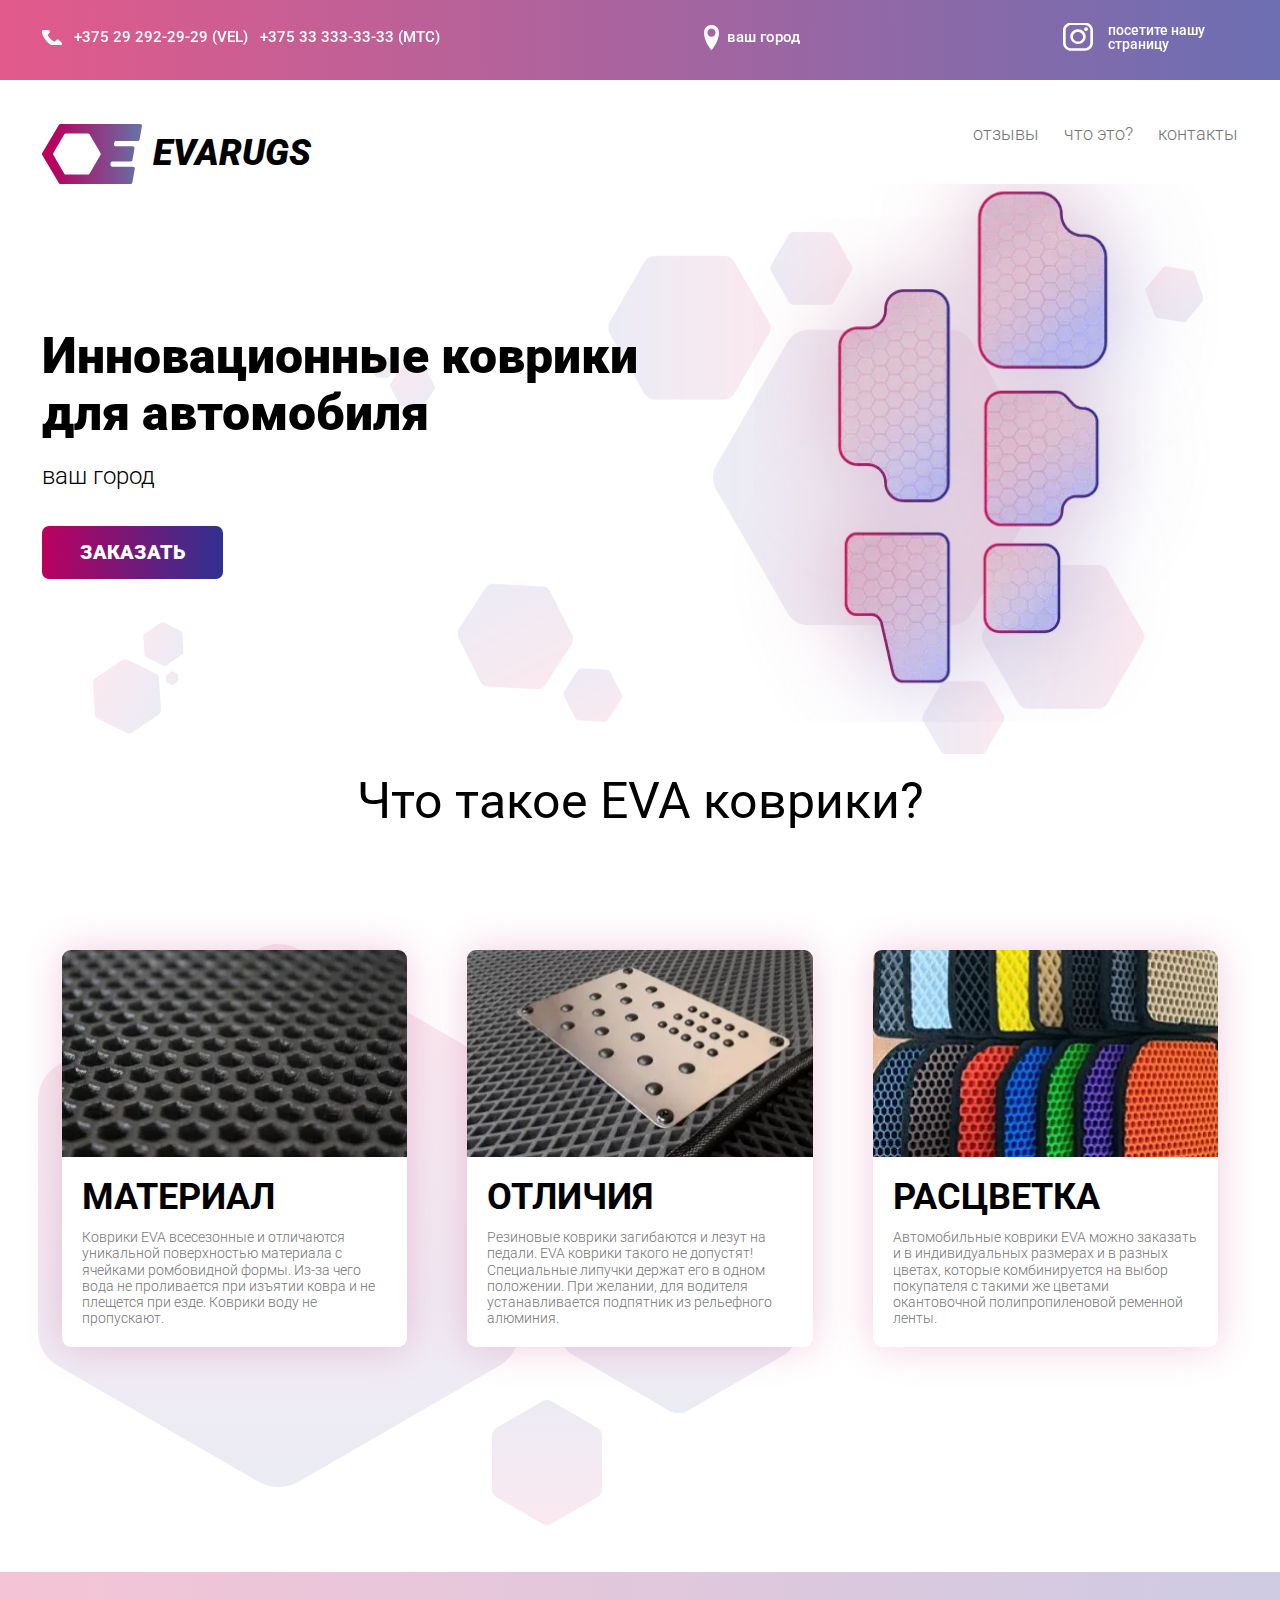
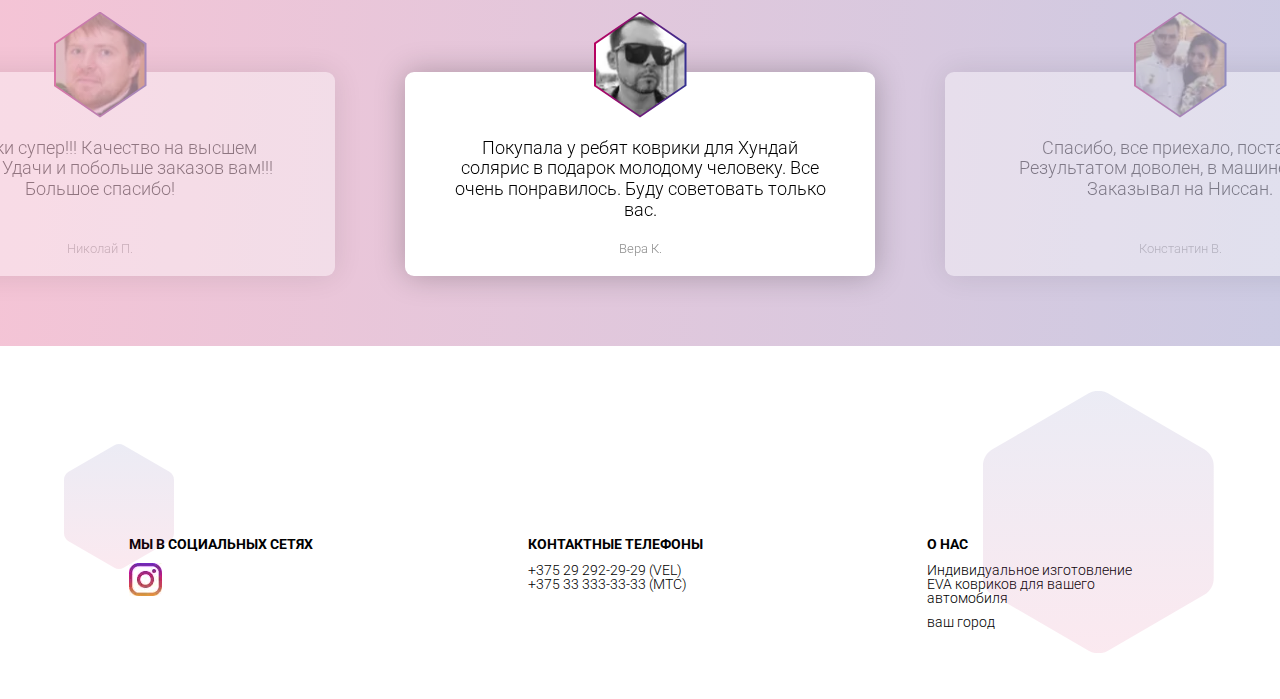
==== home.html @ 71f743b7 "Add files via upload" ====
<!DOCTYPE html>
<html lang="ru">

<head>
	<title>HomePage</title>
	<meta charset="UTF-8">
	<meta name="format-detection" content="telephone=no">
	<!-- <style>body{opacity: 0;}</style> -->
	<link rel="stylesheet" href="css/style.min.css?_v=20230121120930">
	<link rel="shortcut icon" href="favicon.ico">
	<!-- <meta name="robots" content="noindex, nofollow"> -->
	<meta name="viewport" content="width=device-width, initial-scale=1.0">
</head>

<body>
	<div class="wrapper">
		<header class="header">
			<div class="header__container">
				<ul class="header__phone">
					<li><a href="tel:+375292922929">+375 29 292-29-29 (VEL)</a></li>
					<li><a href="tel:+375333333333">+375 33 333-33-33 (МТС)</a></li>
				</ul>
				<div class="header__location">
					<a href="">ваш город</a>
				</div>
				<div class="header__link">
					<a href="">посетите нашу
						страницу</a>
				</div>
			</div>
		</header>
		<main class="page">
			<section class="page__main main">
				<div class="main__container">
					<div class="main__header header-main">
						<a href="" class="header-main__logo logo-main">
							<img class="logo-main__image" src="img/main/logo.svg" alt="logo">
							<div class="logo-main__text">EVARUGS </div>
						</a>
						<div class="header-main__menu">
							<ul class="menu__list">
								<li class="menu__item"><a href="" class="menu__link">отзывы</a></li>
								<li class="menu__item"><a href="" class="menu__link">что это?</a></li>
								<li class="menu__item"><a href="" class="menu__link">контакты</a></li>
							</ul>
						</div>
					</div>
					<div class="main__columns">
						<div class="main__body">
							<a href="" class="main__logo logo-main">
								<img class="logo-main__image" src="img/main/logo.svg" alt="logo">
								<div class="logo-main__text">EVARUGS </div>
							</a>
							<h1 class="main__title">Инновационные
								коврики для
								автомобиля</h1>
							<div class="main__subtitle">ваш город</div>
							<a href="" class="main__button">ЗАКАЗАТЬ</a>
						</div>
						<div class="main__image-ibg">
							<picture><source srcset="img/main/main.webp" type="image/webp"><img src="img/main/main.png" alt="cover"></picture>
						</div>
					</div>
				</div>
				<div class="main__decor decor-main">
					<div class="decor-main__item decor-main__item1"></div>
					<div class="decor-main__item decor-main__item2"></div>
					<div class="decor-main__item decor-main__item3"></div>
				</div>
			</section>
			<section class="page__what what">
				<div class="what__container">
					<h2 class="what__title">Что такое <span>EVA</span> коврики?
					</h2>
					<div class="what__items">
						<div class="what__item">
							<a href="" class="what__image-ibg">
								<picture><source srcset="img/what1.webp" type="image/webp"><img src="img/what1.jpg" alt="material"></picture>
							</a>
							<div class="what__body">
								<h3 class="what__caption">МАТЕРИАЛ</h3>
								<div class="what__text">
									<p>Коврики EVA всесезонные и отличаются уникальной поверхностью материала с ячейками ромбовидной формы. Из-за чего вода не проливается при изъятии ковра и не плещется при езде. Коврики воду не пропускают.</p>
								</div>
							</div>
						</div>
						<div class="what__item">
							<a href="" class="what__image-ibg">
								<picture><source srcset="img/what2.webp" type="image/webp"><img src="img/what2.jpg" alt="differrence"></picture>
							</a>
							<div class="what__body">
								<h3 class="what__caption">ОТЛИЧИЯ</h3>
								<div class="what__text">
									<p>Резиновые коврики загибаются и лезут на педали. EVA коврики такого не допустят! Специальные липучки держат его в одном положении. При желании, для водителя устанавливается подпятник из рельефного алюминия.</p>
								</div>
							</div>
						</div>
						<div class="what__item">
							<a href="" class="what__image-ibg">
								<picture><source srcset="img/what3.webp" type="image/webp"><img src="img/what3.jpg" alt="color"></picture>
							</a>
							<div class="what__body">
								<h3 class="what__caption">РАСЦВЕТКА</h3>
								<div class="what__text">
									<p>Автомобильные коврики EVA можно заказать и в индивидуальных размерах и в разных цветах, которые комбинируется на выбор покупателя с такими же цветами окантовочной полипропиленовой ременной ленты.</p>
								</div>
							</div>
						</div>
					</div>
				</div>
				<div class="what__decor"></div>
			</section>
			<section class="page__slider review-slider">
				<!-- Оболочка слайдера -->
				<div class="review-slider__slider swiper">
					<!-- Двигающееся часть слайдера -->
					<div class="review-slider__wrapper swiper-wrapper">
						<!-- Слайд -->
						<div class="review-slider__slide swiper-slide">
							<div class="swiper-slide__image">
								<picture><source srcset="img/slider3.webp" type="image/webp"><img src="img/slider3.jpg" alt=""></picture>
							</div>
							<div class="swiper-slide__text">
								<p>Покупала у ребят коврики для Хундай солярис в подарок молодому человеку. Все очень понравилось. Буду советовать только вас.</p>
							</div>
							<div class="swiper-slide__author">
								Вера К.
							</div>
						</div>
						<div class="review-slider__slide swiper-slide">
							<div class="swiper-slide__image">
								<picture><source srcset="img/slider1.webp" type="image/webp"><img src="img/slider1.jpg" alt=""></picture>
							</div>
							<div class="swiper-slide__text">
								<p>Спасибо, все приехало, поставил. Результатом доволен, в машине супер! Заказывал на Ниссан.</p>
							</div>
							<div class="swiper-slide__author">
								Константин В.
							</div>
						</div>
						<div class="review-slider__slide swiper-slide">
							<div class="swiper-slide__image">
								<picture><source srcset="img/slider2.webp" type="image/webp"><img src="img/slider2.jpg" alt=""></picture>
							</div>
							<div class="swiper-slide__text">
								<p>Коврики супер!!! Качество на высшем уровне!!! Удачи и побольше заказов вам!!! Большое спасибо!</p>
							</div>
							<div class="swiper-slide__author">
								Николай П.
							</div>
						</div>
					</div>
				</div>
			</section>
		</main>
		<footer class="footer">
			<div class="footer__container">
				<div class="footer__items">
					<div class="footer__item footer__item1">
						<h4 class="footer__title">МЫ В СОЦИАЛЬНЫХ СЕТЯХ</h4>
						<div class="footer__body">
							<picture><source srcset="img/footer/insta.webp" type="image/webp"><img src="img/footer/insta.jpg" alt="insta"></picture>
						</div>
					</div>
					<div class="footer__item footer__item2">
						<h4 class="footer__title">КОНТАКТНЫЕ ТЕЛЕФОНЫ</h4>
						<ul class="footer__phone">
							<li><a href="tel:+375292922929">+375 29 292-29-29 (VEL)</a></li>
							<li><a href="tel:+375333333333">+375 33 333-33-33 (МТС)</a></li>
						</ul>
					</div>
					<div class="footer__item">
						<h4 class="footer__title">О НАС</h4>
						<div class="footer__body">
							<p>Индивидуальное изготовление EVA ковриков для вашего автомобиля</p>
							<a href="footer__link">ваш город</a>
						</div>
					</div>
				</div>
			</div>
			<div class="footer__decor">
				<div class="footer__decor-item footer__decor-item1"></div>
				<div class="footer__decor-item footer__decor-item2"></div>
			</div>
		</footer>
	</div>
	<script src="js/app.min.js?_v=20230121120930"></script>
</body>

</html>
---- css/style.min.css ----
@charset "UTF-8";@import url(https://fonts.googleapis.com/css?family=Roboto:300,regular,500,700,900,900italic&display=swap);*{padding:0;margin:0;border:0}*,:after,:before{-webkit-box-sizing:border-box;box-sizing:border-box}body,html{height:100%;min-width:320px}body{color:#000;line-height:1;font-family:Roboto;font-size:.875rem;-ms-text-size-adjust:100%;-moz-text-size-adjust:100%;-webkit-text-size-adjust:100%;-webkit-font-smoothing:antialiased;-moz-osx-font-smoothing:grayscale}button,input,textarea{font-family:Roboto;font-size:inherit}button{cursor:pointer;color:inherit;background-color:transparent}a{color:inherit;text-decoration:none}ul li{list-style:none}img{vertical-align:top}h1,h2,h3,h4,h5,h6{font-weight:inherit;font-size:inherit}svg{height:1em;width:1em}svg path{stroke:inherit;fill:inherit}.lock body{overflow:hidden;-ms-touch-action:none;touch-action:none;-ms-scroll-chaining:none;overscroll-behavior:none}.wrapper{min-height:100%;display:-webkit-box;display:-ms-flexbox;display:flex;-webkit-box-orient:vertical;-webkit-box-direction:normal;-ms-flex-direction:column;flex-direction:column;overflow:hidden}@supports (overflow:clip){.wrapper{overflow:clip}}.wrapper>main{-webkit-box-flex:1;-ms-flex:1 1 auto;flex:1 1 auto}.wrapper>*{min-width:0}[class*=__container]{max-width:76.625rem;margin:0 auto;padding:0 .9375rem}[class*=-ibg]{position:relative}[class*=-ibg] img{position:absolute;width:100%;height:100%;top:0;left:0;-o-object-fit:cover;object-fit:cover}[class*=-ibg_contain] img{-o-object-fit:contain;object-fit:contain}.header{position:fixed;z-index:10;top:0;left:0;width:100%;padding-top:1.4375rem;padding-bottom:1.4375rem;min-height:5rem;background:-o-linear-gradient(180.09deg,rgba(46,49,146,.7) 0,rgba(212,20,90,.7) 98.16%);background:linear-gradient(269.91deg,rgba(46,49,146,.7) 0,rgba(212,20,90,.7) 98.16%);font-family:Roboto;font-style:normal;font-weight:500;font-size:.9375rem;color:#fff}.header__container{display:-webkit-box;display:-ms-flexbox;display:flex;gap:.5rem;-webkit-box-align:center;-ms-flex-align:center;align-items:center;-webkit-box-pack:justify;-ms-flex-pack:justify;justify-content:space-between}.header__phone{display:-webkit-box;display:-ms-flexbox;display:flex;-ms-flex-wrap:wrap;flex-wrap:wrap;-webkit-box-pack:center;-ms-flex-pack:center;justify-content:center;-webkit-column-gap:12px;-moz-column-gap:12px;column-gap:12px;row-gap:.625rem;padding-left:2rem}.header__location{background:url(../img/header/location.svg) left no-repeat;line-height:1.5625rem;padding-left:1.4375rem}.header__link{-webkit-box-flex:0;-ms-flex:0 0 10.9375rem;flex:0 0 10.9375rem;font-size:.875rem;background:url(../img/header/insta.svg) left no-repeat;padding-left:2.8125rem}.footer{position:relative}.footer__items{display:-webkit-box;display:-ms-flexbox;display:flex;-ms-flex-wrap:wrap;flex-wrap:wrap;-ms-flex-pack:distribute;justify-content:space-around}.footer__item{-webkit-box-flex:0;-ms-flex:0 1 14rem;flex:0 1 14rem}.footer__title{text-transform:uppercase;font-weight:700;line-height:1.18}.footer__title:not(:last-child){margin-bottom:.625rem}.footer__body{-webkit-box-pack:center;-ms-flex-pack:center;justify-content:center;-webkit-box-align:center;-ms-flex-align:center;align-items:center;font-weight:300;max-width:14rem}.footer__body p:not(:last-child){margin-bottom:.625rem}.footer__phone{font-weight:300}.footer__decor-item{position:absolute}.footer__decor-item1{background:url(../img/footer/decor.svg) 0 0 no-repeat;width:6.875rem;height:7.8125rem;top:-100%;left:5%}.footer__decor-item2{background:url(../img/footer/decor.svg) 0 0 no-repeat;-webkit-transform:scale(2.1);-ms-transform:scale(2.1);transform:scale(2.1);width:14.5625rem;height:16.5rem;top:0;right:-5%}.main{position:relative;margin-top:7.75rem;margin-bottom:3.125rem}.main__container{position:relative;z-index:2}.main__columns{display:-webkit-box;display:-ms-flexbox;display:flex;-webkit-column-gap:.3125rem;-moz-column-gap:.3125rem;column-gap:.3125rem}.main__logo{display:-webkit-box;display:-ms-flexbox;display:flex;gap:.625rem;-webkit-box-align:center;-ms-flex-align:center;align-items:center}.main__logo:not(:last-child){margin-bottom:3.75rem}.main__title{font-weight:900;line-height:1.15}.main__title:not(:last-child){margin-bottom:.625rem}.main__subtitle{font-weight:300;font-size:1.5rem;line-height:1.16}.main__subtitle:not(:last-child){margin-bottom:1.5625rem}.main__button{-ms-flex-item-align:start;align-self:flex-start;padding:.9375rem 2.375rem;background:-o-linear-gradient(354.8deg,#b90160 2.23%,#2e3192 99.51%);background:linear-gradient(95.2deg,#b90160 2.23%,#2e3192 99.51%);border-radius:7px;font-weight:900;font-size:1.25rem;line-height:1.15;text-align:center;color:#fff;-webkit-transition:all .3s ease 0s;-o-transition:all .3s ease 0s;transition:all .3s ease 0s}.main__image-ibg{-webkit-box-flex:0;-ms-flex:0 1 45%;flex:0 1 45%;padding-bottom:45%}.header-main{display:-webkit-box;display:-ms-flexbox;display:flex;gap:.625rem;-webkit-box-pack:justify;-ms-flex-pack:justify;justify-content:space-between}.header-main__logo{display:-webkit-box;display:-ms-flexbox;display:flex;gap:.625rem;-webkit-box-align:center;-ms-flex-align:center;align-items:center}.logo-main__image img{max-width:100%}.logo-main__text{text-transform:uppercase;font-style:italic;font-weight:900;line-height:1.16;-webkit-transition:-webkit-text-decoration .5s ease 0s;transition:-webkit-text-decoration .5s ease 0s;-o-transition:text-decoration .5s ease 0s;transition:text-decoration .5s ease 0s;transition:text-decoration .5s ease 0s,-webkit-text-decoration .5s ease 0s}.menu__list{display:-webkit-box;display:-ms-flexbox;display:flex;gap:1.5625rem}.menu__item{font-weight:300;font-size:1.125rem;line-height:1.15;color:#737373}.decor-main__item{position:absolute}.decor-main__item1{background:url(../img/main/decor1.svg) 0 0 no-repeat;width:46.5625rem;height:32.625rem;top:18%;right:6%}.decor-main__item2{background:url(../img/main/decor2.svg) 0 0 no-repeat;width:4rem;height:3.125rem;top:39%;left:29%}.decor-main__item3{background:url(../img/main/decor3.svg) 0 0 no-repeat;width:7.25rem;height:8.125rem;top:82%;left:6%}.what{position:relative}.what__container{position:relative;z-index:2}.what__title{font-weight:400;line-height:1.16;text-align:center}.what__title span{color:linear-gradient(180deg,#b90160 0,#3d5bf5 100%)}.what__items{display:-webkit-box;display:-ms-flexbox;display:flex;-ms-flex-wrap:wrap;flex-wrap:wrap;-webkit-box-pack:center;-ms-flex-pack:center;justify-content:center;-webkit-column-gap:3.75rem;-moz-column-gap:3.75rem;column-gap:3.75rem;padding:0 1.25rem}.what__item{-ms-flex-preferred-size:calc(33.3333333333% - 40px);flex-basis:calc(33.3333333333% - 40px);background:#fff;-webkit-box-shadow:0 0 40px rgba(184,0,95,.2);box-shadow:0 0 40px rgba(184,0,95,.2);border-radius:9px;overflow:hidden;display:-webkit-box;display:-ms-flexbox;display:flex;-webkit-box-orient:vertical;-webkit-box-direction:normal;-ms-flex-direction:column;flex-direction:column}.what__image-ibg{padding-bottom:60%}.what__image-ibg img{-webkit-transition:-webkit-transform .3s ease 0s;transition:-webkit-transform .3s ease 0s;-o-transition:transform .3s ease 0s;transition:transform .3s ease 0s;transition:transform .3s ease 0s,-webkit-transform .3s ease 0s}.what__body{padding:1.25rem}.what__caption{font-weight:700;line-height:1.16;text-transform:uppercase}.what__caption:not(:last-child){margin-bottom:.625rem}.what__text{font-weight:300;line-height:1.16;color:#767676}.what__decor{position:absolute;background:url(../img/whatDecor.svg) 0 0 no-repeat;width:47.3125rem;height:36.3125rem;top:30%;left:3%}.review-slider{background:-o-linear-gradient(355.69deg,rgba(212,20,90,.25) .96%,rgba(46,49,146,.25) 104.83%);background:linear-gradient(94.31deg,rgba(212,20,90,.25) .96%,rgba(46,49,146,.25) 104.83%);margin-bottom:2.5rem}.review-slider__wrapper{padding:6.25rem 0 4.375rem 0}.swiper-slide{opacity:.4;max-width:33.5rem;background:#fff;-webkit-box-shadow:0 0 30px rgba(0,0,0,.25);box-shadow:0 0 30px rgba(0,0,0,.25);border-radius:9px;padding:0 2.9375rem 1.25rem 2.9375rem;display:-webkit-box;display:-ms-flexbox;display:flex;-webkit-box-align:center;-ms-flex-align:center;align-items:center;-webkit-box-orient:vertical;-webkit-box-direction:normal;-ms-flex-direction:column;flex-direction:column;-webkit-transition:opacity .3s ease 0s;-o-transition:opacity .3s ease 0s;transition:opacity .3s ease 0s}.swiper-slide-active{opacity:1}.swiper-slide__image{margin-top:-60px;width:5.8125rem;height:6.625rem;position:relative;background:-o-linear-gradient(354.8deg,#b90160 2.23%,#2e3192 99.51%);background:linear-gradient(95.2deg,#b90160 2.23%,#2e3192 99.51%);-webkit-clip-path:polygon(50% 0,50% 0,100% 30%,100% 70%,50% 100%,50% 100%,0 70%,0 30%);clip-path:polygon(50% 0,50% 0,100% 30%,100% 70%,50% 100%,50% 100%,0 70%,0 30%)}.swiper-slide__image:not(:last-child){margin-bottom:1.25rem}.swiper-slide__image img{position:absolute;top:.125rem;left:.125rem;width:5.5625rem;height:6.375rem;-webkit-clip-path:polygon(50% 0,50% 0,100% 30%,100% 70%,50% 100%,50% 100%,0 70%,0 30%);clip-path:polygon(50% 0,50% 0,100% 30%,100% 70%,50% 100%,50% 100%,0 70%,0 30%)}.swiper-slide__text{font-weight:300;font-size:1.125rem;line-height:1.16;-webkit-box-flex:1;-ms-flex-positive:1;flex-grow:1;text-align:center}.swiper-slide__text:not(:last-child){margin-bottom:1.25rem}.swiper-slide__author{font-weight:300;font-size:.8125rem;line-height:1.16;text-align:center;color:#8e8e8e}.swiper-slide__author:before{content:"";top:0;left:0;width:8.125rem;height:.125rem;background:-o-linear-gradient(354.8deg,#b90160 2.23%,#2e3192 99.51%);background:linear-gradient(95.2deg,#b90160 2.23%,#2e3192 99.51%)}.swiper{overflow:hidden}.swiper-wrapper{width:100%;height:100%;-webkit-box-sizing:content-box;box-sizing:content-box;display:-webkit-box;display:-ms-flexbox;display:flex;position:relative}.swiper-vertical .swiper-wrapper{-webkit-box-orient:vertical;-webkit-box-direction:normal;-ms-flex-direction:column;flex-direction:column}.swiper-autoheight .swiper-wrapper{-webkit-box-align:start;-ms-flex-align:start;align-items:flex-start}.swiper-initialized .swiper-slide{-ms-flex-negative:0;flex-shrink:0}.swiper-android .swiper-slide,.swiper-android .swiper-wrapper{-webkit-transform:translate3d(0,0,0);transform:translate3d(0,0,0)}.swiper-button-lock{display:none!important}@media (min-width:29.99875em){.header__phone{background:url(../img/header/tel.svg) left no-repeat}}@media (min-width:47.99875em){.main__body{-webkit-box-flex:0;-ms-flex:0 1 55%;flex:0 1 55%;display:-webkit-box;display:-ms-flexbox;display:flex;-webkit-box-orient:vertical;-webkit-box-direction:normal;-ms-flex-direction:column;flex-direction:column;gap:.625rem;-webkit-box-pack:center;-ms-flex-pack:center;justify-content:center}}@media (min-width:61.99875em){.main__logo{display:none}}@media (min-width:76.625em){.footer{margin-top:9.375rem}.footer{margin-bottom:4.375rem}.main__title{font-size:3.125rem}.logo-main__text{font-size:2.25rem}.what{margin-bottom:14.0625rem}.what__title{font-size:3.125rem}.what__title{margin-bottom:7.5rem}.what__caption{font-size:2.25rem}}@media (max-width:20em){.footer{margin-top:2.5rem}.footer{margin-bottom:1.875rem}.main__title{font-size:1.5625rem}.logo-main__text{font-size:1.25rem}.what{margin-bottom:6.25rem}.what__title{font-size:1.25rem}.what__title{margin-bottom:3.75rem}.what__caption{font-size:1.875rem}}@media (max-width:61.99875em){.footer__decor-item2{-webkit-transform:scale(1);-ms-transform:scale(1);transform:scale(1)}.header-main{display:none}.decor-main__item2{display:none}.decor-main__item3{display:none}.what__item{-webkit-box-flex:0;-ms-flex:0 1 37.125rem;flex:0 1 37.125rem;-ms-flex-wrap:wrap;flex-wrap:wrap;margin:0}}@media (max-width:61.99875em) and (max-width:20em){.what__item:not(:last-child){margin-bottom:1.875rem}}@media (max-width:47.99875em){.header{padding-top:.625rem;padding-bottom:.3125rem}.header__container{-webkit-box-orient:vertical;-webkit-box-direction:normal;-ms-flex-direction:column;flex-direction:column;padding-top:.625rem;padding-bottom:.625rem}.header__link{display:none}.footer__items{-webkit-box-orient:vertical;-webkit-box-direction:normal;-ms-flex-direction:column;flex-direction:column;-webkit-box-align:center;-ms-flex-align:center;align-items:center;-webkit-box-pack:center;-ms-flex-pack:center;justify-content:center;row-gap:1.25rem}.footer__item{-webkit-box-flex:0;-ms-flex:0 1 auto;flex:0 1 auto;text-align:center}.footer__item1{-webkit-box-ordinal-group:1;-ms-flex-order:0;order:0}.footer__item2{-webkit-box-ordinal-group:0;-ms-flex-order:-1;order:-1}.footer__decor-item{display:none}.main__body{text-align:center}.main__logo{-webkit-box-pack:center;-ms-flex-pack:center;justify-content:center}.main__image-ibg{display:none}}@media (min-width:20em) and (max-width:76.625em){@supports (margin-top:clamp(2.5rem ,0.0717439294rem + 12.1412803532vw ,9.375rem)){.footer{margin-top:clamp(2.5rem ,.0717439294rem + 12.1412803532vw ,9.375rem)}}@supports not (margin-top:clamp(2.5rem ,0.0717439294rem + 12.1412803532vw ,9.375rem)){.footer{margin-top:calc(2.5rem + 6.875 * (100vw - 20rem)/ 56.625)}}@supports (margin-bottom:clamp(1.875rem ,0.9919977925rem + 4.4150110375vw ,4.375rem)){.footer{margin-bottom:clamp(1.875rem ,.9919977925rem + 4.4150110375vw ,4.375rem)}}@supports not (margin-bottom:clamp(1.875rem ,0.9919977925rem + 4.4150110375vw ,4.375rem)){.footer{margin-bottom:calc(1.875rem + 2.5 * (100vw - 20rem)/ 56.625)}}@supports (font-size:clamp(1.5625rem ,1.0106236203rem + 2.7593818985vw ,3.125rem)){.main__title{font-size:clamp(1.5625rem ,1.0106236203rem + 2.7593818985vw ,3.125rem)}}@supports not (font-size:clamp(1.5625rem ,1.0106236203rem + 2.7593818985vw ,3.125rem)){.main__title{font-size:calc(1.5625rem + 1.5625 * (100vw - 20rem)/ 56.625)}}@supports (font-size:clamp(1.25rem ,0.896799117rem + 1.766004415vw ,2.25rem)){.logo-main__text{font-size:clamp(1.25rem ,.896799117rem + 1.766004415vw ,2.25rem)}}@supports not (font-size:clamp(1.25rem ,0.896799117rem + 1.766004415vw ,2.25rem)){.logo-main__text{font-size:calc(1.25rem + 1 * (100vw - 20rem)/ 56.625)}}@supports (margin-bottom:clamp(6.25rem ,3.4906181015rem + 13.7969094923vw ,14.0625rem)){.what{margin-bottom:clamp(6.25rem ,3.4906181015rem + 13.7969094923vw ,14.0625rem)}}@supports not (margin-bottom:clamp(6.25rem ,3.4906181015rem + 13.7969094923vw ,14.0625rem)){.what{margin-bottom:calc(6.25rem + 7.8125 * (100vw - 20rem)/ 56.625)}}@supports (font-size:clamp(1.25rem ,0.5877483444rem + 3.3112582781vw ,3.125rem)){.what__title{font-size:clamp(1.25rem ,.5877483444rem + 3.3112582781vw ,3.125rem)}}@supports not (font-size:clamp(1.25rem ,0.5877483444rem + 3.3112582781vw ,3.125rem)){.what__title{font-size:calc(1.25rem + 1.875 * (100vw - 20rem)/ 56.625)}}@supports (margin-bottom:clamp(3.75rem ,2.4254966887rem + 6.6225165563vw ,7.5rem)){.what__title{margin-bottom:clamp(3.75rem ,2.4254966887rem + 6.6225165563vw ,7.5rem)}}@supports not (margin-bottom:clamp(3.75rem ,2.4254966887rem + 6.6225165563vw ,7.5rem)){.what__title{margin-bottom:calc(3.75rem + 3.75 * (100vw - 20rem)/ 56.625)}}@supports (font-size:clamp(1.875rem ,1.7425496689rem + 0.6622516556vw ,2.25rem)){.what__caption{font-size:clamp(1.875rem ,1.7425496689rem + .6622516556vw ,2.25rem)}}@supports not (font-size:clamp(1.875rem ,1.7425496689rem + 0.6622516556vw ,2.25rem)){.what__caption{font-size:calc(1.875rem + .375 * (100vw - 20rem)/ 56.625)}}}@media (max-width:61.99875em) and (min-width:76.625em){.what__item:not(:last-child){margin-bottom:3.75rem}}@media (max-width:61.99875em) and (min-width:20em) and (max-width:76.625em){@supports (margin-bottom:clamp(1.875rem ,1.2127483444rem + 3.3112582781vw ,3.75rem)){.what__item:not(:last-child){margin-bottom:clamp(1.875rem ,1.2127483444rem + 3.3112582781vw ,3.75rem)}}@supports not (margin-bottom:clamp(1.875rem ,1.2127483444rem + 3.3112582781vw ,3.75rem)){.what__item:not(:last-child){margin-bottom:calc(1.875rem + 1.875 * (100vw - 20rem)/ 56.625)}}}@media (any-hover:hover){.header__phone:hover{text-decoration:underline}.header__location:hover{text-decoration:underline}.header__link:hover{text-decoration:underline}.footer__body a:hover{text-decoration:underline}.footer__phone:hover{text-decoration:underline}.main__button:hover{background:-o-linear-gradient(354.8deg,#2e3192 2.23%,#b90160 99.51%);background:linear-gradient(95.2deg,#2e3192 2.23%,#b90160 99.51%)}.menu__item:hover{text-decoration:underline}.what__item:hover .what__image-ibg img{-webkit-transform:scale(1.05);-ms-transform:scale(1.05);transform:scale(1.05)}}
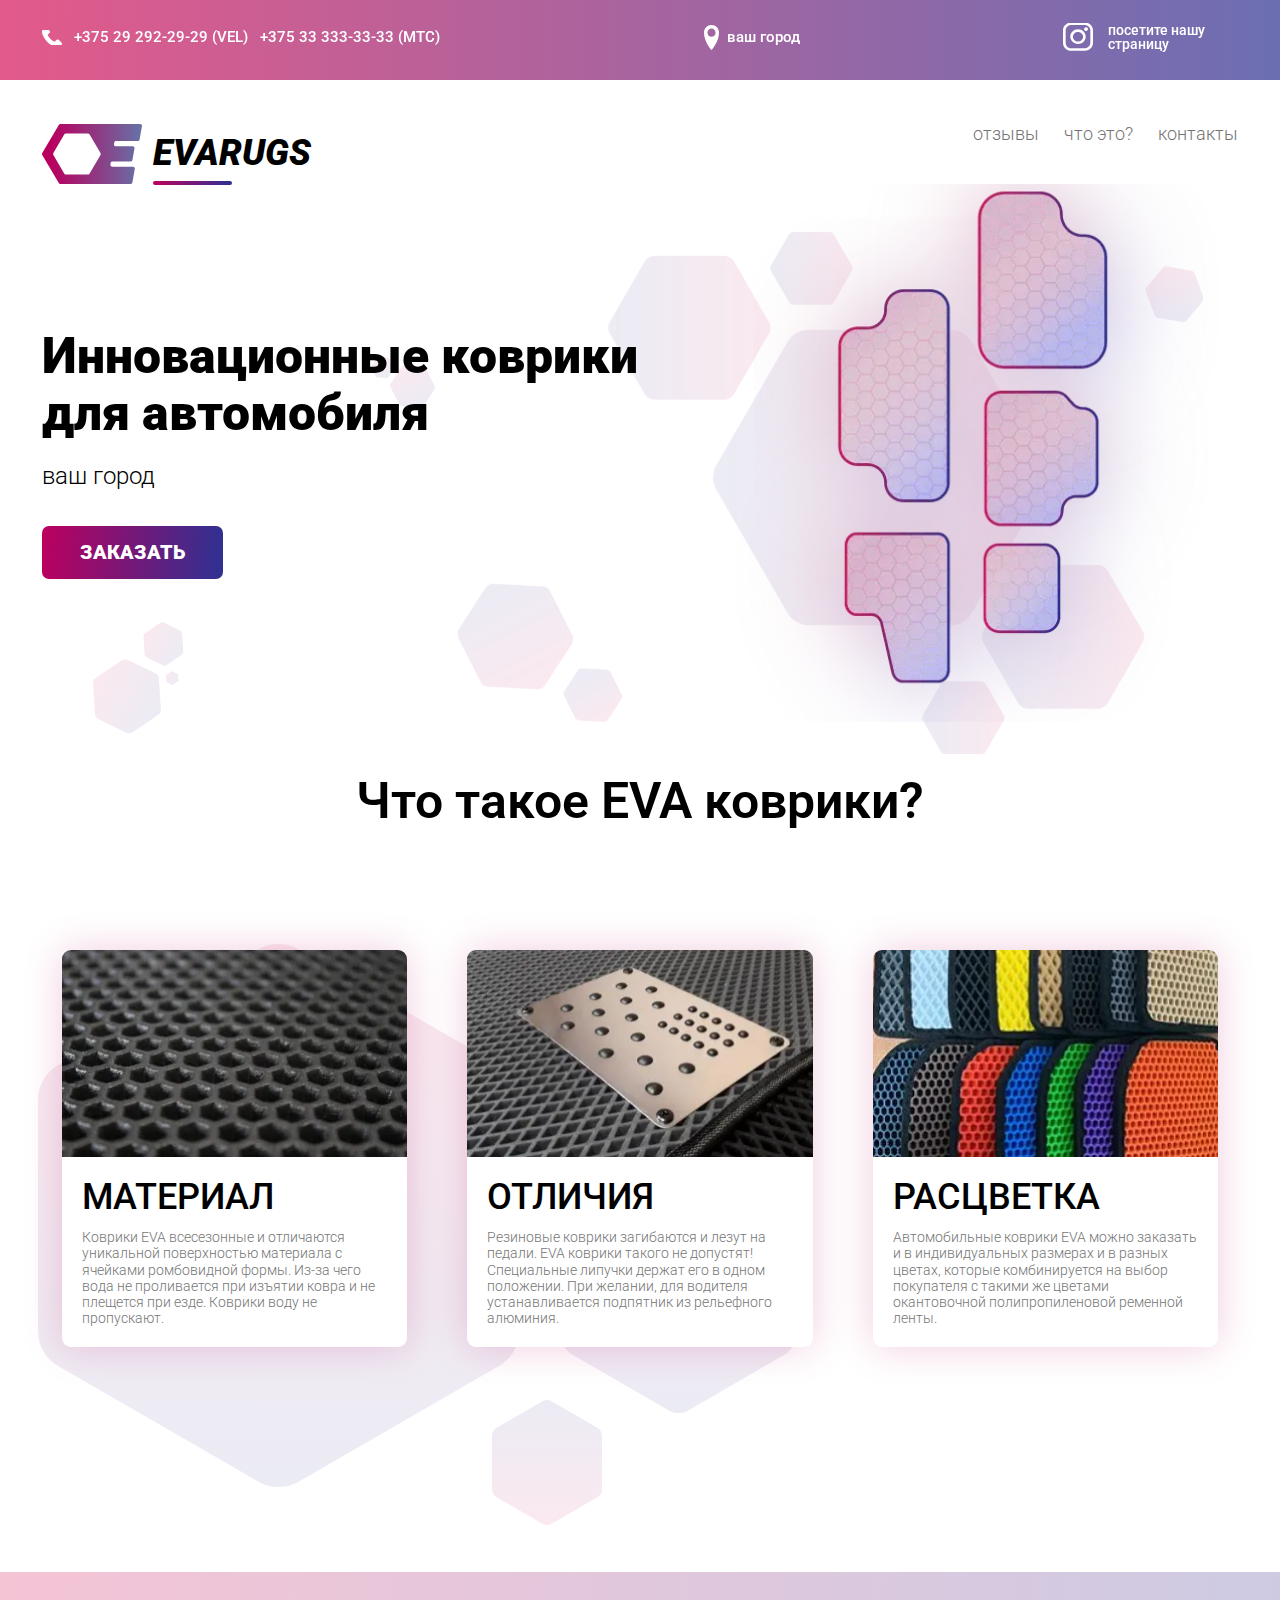
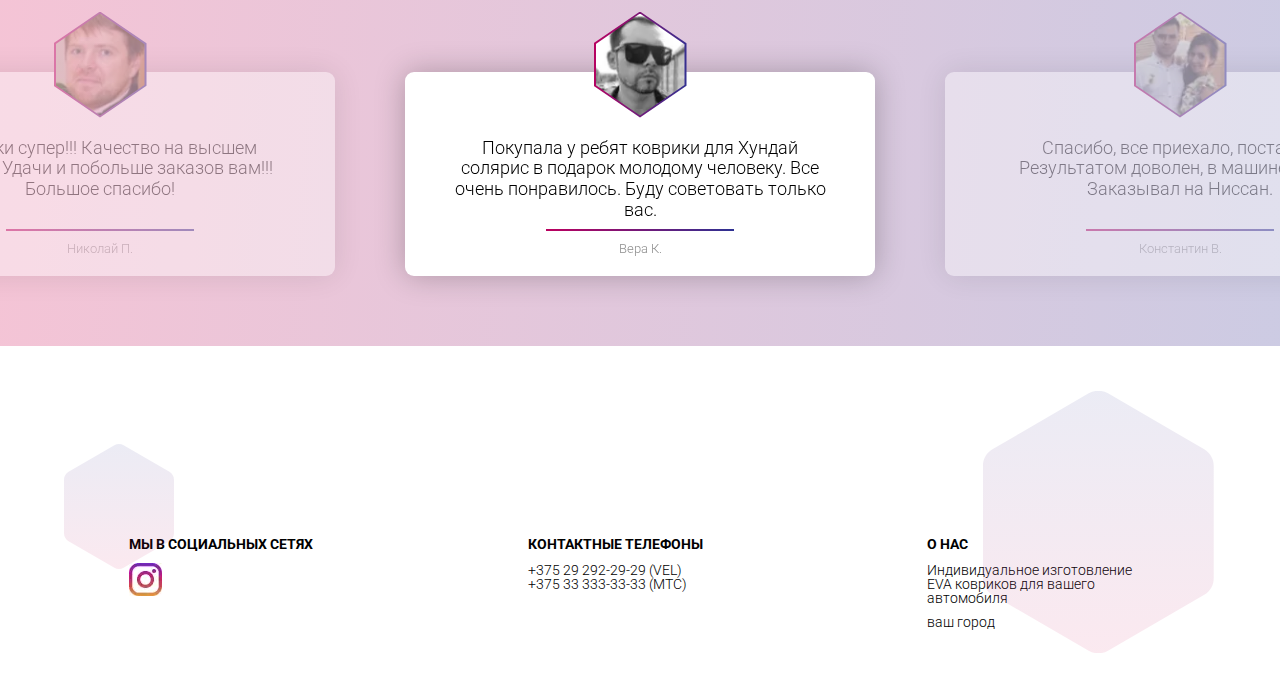
==== commit a53aad6d: "Add files via upload" ====
--- a/home.html
+++ b/home.html
@@ -6,7 +6,7 @@
 	<meta charset="UTF-8">
 	<meta name="format-detection" content="telephone=no">
 	<!-- <style>body{opacity: 0;}</style> -->
-	<link rel="stylesheet" href="css/style.min.css?_v=20230121120930">
+	<link rel="stylesheet" href="css/style.min.css?_v=20230124192502">
 	<link rel="shortcut icon" href="favicon.ico">
 	<!-- <meta name="robots" content="noindex, nofollow"> -->
 	<meta name="viewport" content="width=device-width, initial-scale=1.0">
@@ -55,7 +55,7 @@
 								коврики для
 								автомобиля</h1>
 							<div class="main__subtitle">ваш город</div>
-							<a href="" class="main__button">ЗАКАЗАТЬ</a>
+							<a data-popup="#order" href="" class="main__button button">ЗАКАЗАТЬ</a>
 						</div>
 						<div class="main__image-ibg">
 							<picture><source srcset="img/main/main.webp" type="image/webp"><img src="img/main/main.png" alt="cover"></picture>
@@ -184,7 +184,31 @@
 			</div>
 		</footer>
 	</div>
-	<script src="js/app.min.js?_v=20230121120930"></script>
+	<div id="order" aria-hidden="true" class="popup">
+		<div class="popup__wrapper">
+			<div class="popup__content">
+				<!-- <button data-close type="button" class="popup__close">Закрити</button> -->
+				<div class="popup__text">
+					<form action="#" method="get" class="order-form">
+						<div class="order-form__title">ФОРМА ЗАЯВКИ</div>
+						<div class="form__body">
+							<div class="form__line">
+								<input autocomplete="off" type="text" name="form[]" data-error="Ошибка" placeholder="Ваше имя" class="input">
+							</div>
+							<div class="form__line">
+								<input autocomplete="off" type="email" name="form[]" data-error="Ошибка" placeholder="Ваш e-mail" class="input">
+							</div>
+							<div class="form__line form__line_area">
+								<textarea class="area" name="" id="" cols="30" rows="10">Ваше сообщение (марка автомобиля, цвет ковриков, номер телефона)</textarea>
+							</div>
+						</div>
+						<button class="form__button button">отправить</button>
+					</form>
+				</div>
+			</div>
+		</div>
+	</div>
+	<script src="js/app.min.js?_v=20230124192502"></script>
 </body>
 
 </html>--- a/css/style.min.css
+++ b/css/style.min.css
@@ -1 +1 @@
-@charset "UTF-8";@import url(https://fonts.googleapis.com/css?family=Roboto:300,regular,500,700,900,900italic&display=swap);*{padding:0;margin:0;border:0}*,:after,:before{-webkit-box-sizing:border-box;box-sizing:border-box}body,html{height:100%;min-width:320px}body{color:#000;line-height:1;font-family:Roboto;font-size:.875rem;-ms-text-size-adjust:100%;-moz-text-size-adjust:100%;-webkit-text-size-adjust:100%;-webkit-font-smoothing:antialiased;-moz-osx-font-smoothing:grayscale}button,input,textarea{font-family:Roboto;font-size:inherit}button{cursor:pointer;color:inherit;background-color:transparent}a{color:inherit;text-decoration:none}ul li{list-style:none}img{vertical-align:top}h1,h2,h3,h4,h5,h6{font-weight:inherit;font-size:inherit}svg{height:1em;width:1em}svg path{stroke:inherit;fill:inherit}.lock body{overflow:hidden;-ms-touch-action:none;touch-action:none;-ms-scroll-chaining:none;overscroll-behavior:none}.wrapper{min-height:100%;display:-webkit-box;display:-ms-flexbox;display:flex;-webkit-box-orient:vertical;-webkit-box-direction:normal;-ms-flex-direction:column;flex-direction:column;overflow:hidden}@supports (overflow:clip){.wrapper{overflow:clip}}.wrapper>main{-webkit-box-flex:1;-ms-flex:1 1 auto;flex:1 1 auto}.wrapper>*{min-width:0}[class*=__container]{max-width:76.625rem;margin:0 auto;padding:0 .9375rem}[class*=-ibg]{position:relative}[class*=-ibg] img{position:absolute;width:100%;height:100%;top:0;left:0;-o-object-fit:cover;object-fit:cover}[class*=-ibg_contain] img{-o-object-fit:contain;object-fit:contain}.header{position:fixed;z-index:10;top:0;left:0;width:100%;padding-top:1.4375rem;padding-bottom:1.4375rem;min-height:5rem;background:-o-linear-gradient(180.09deg,rgba(46,49,146,.7) 0,rgba(212,20,90,.7) 98.16%);background:linear-gradient(269.91deg,rgba(46,49,146,.7) 0,rgba(212,20,90,.7) 98.16%);font-family:Roboto;font-style:normal;font-weight:500;font-size:.9375rem;color:#fff}.header__container{display:-webkit-box;display:-ms-flexbox;display:flex;gap:.5rem;-webkit-box-align:center;-ms-flex-align:center;align-items:center;-webkit-box-pack:justify;-ms-flex-pack:justify;justify-content:space-between}.header__phone{display:-webkit-box;display:-ms-flexbox;display:flex;-ms-flex-wrap:wrap;flex-wrap:wrap;-webkit-box-pack:center;-ms-flex-pack:center;justify-content:center;-webkit-column-gap:12px;-moz-column-gap:12px;column-gap:12px;row-gap:.625rem;padding-left:2rem}.header__location{background:url(../img/header/location.svg) left no-repeat;line-height:1.5625rem;padding-left:1.4375rem}.header__link{-webkit-box-flex:0;-ms-flex:0 0 10.9375rem;flex:0 0 10.9375rem;font-size:.875rem;background:url(../img/header/insta.svg) left no-repeat;padding-left:2.8125rem}.footer{position:relative}.footer__items{display:-webkit-box;display:-ms-flexbox;display:flex;-ms-flex-wrap:wrap;flex-wrap:wrap;-ms-flex-pack:distribute;justify-content:space-around}.footer__item{-webkit-box-flex:0;-ms-flex:0 1 14rem;flex:0 1 14rem}.footer__title{text-transform:uppercase;font-weight:700;line-height:1.18}.footer__title:not(:last-child){margin-bottom:.625rem}.footer__body{-webkit-box-pack:center;-ms-flex-pack:center;justify-content:center;-webkit-box-align:center;-ms-flex-align:center;align-items:center;font-weight:300;max-width:14rem}.footer__body p:not(:last-child){margin-bottom:.625rem}.footer__phone{font-weight:300}.footer__decor-item{position:absolute}.footer__decor-item1{background:url(../img/footer/decor.svg) 0 0 no-repeat;width:6.875rem;height:7.8125rem;top:-100%;left:5%}.footer__decor-item2{background:url(../img/footer/decor.svg) 0 0 no-repeat;-webkit-transform:scale(2.1);-ms-transform:scale(2.1);transform:scale(2.1);width:14.5625rem;height:16.5rem;top:0;right:-5%}.main{position:relative;margin-top:7.75rem;margin-bottom:3.125rem}.main__container{position:relative;z-index:2}.main__columns{display:-webkit-box;display:-ms-flexbox;display:flex;-webkit-column-gap:.3125rem;-moz-column-gap:.3125rem;column-gap:.3125rem}.main__logo{display:-webkit-box;display:-ms-flexbox;display:flex;gap:.625rem;-webkit-box-align:center;-ms-flex-align:center;align-items:center}.main__logo:not(:last-child){margin-bottom:3.75rem}.main__title{font-weight:900;line-height:1.15}.main__title:not(:last-child){margin-bottom:.625rem}.main__subtitle{font-weight:300;font-size:1.5rem;line-height:1.16}.main__subtitle:not(:last-child){margin-bottom:1.5625rem}.main__button{-ms-flex-item-align:start;align-self:flex-start;padding:.9375rem 2.375rem;background:-o-linear-gradient(354.8deg,#b90160 2.23%,#2e3192 99.51%);background:linear-gradient(95.2deg,#b90160 2.23%,#2e3192 99.51%);border-radius:7px;font-weight:900;font-size:1.25rem;line-height:1.15;text-align:center;color:#fff;-webkit-transition:all .3s ease 0s;-o-transition:all .3s ease 0s;transition:all .3s ease 0s}.main__image-ibg{-webkit-box-flex:0;-ms-flex:0 1 45%;flex:0 1 45%;padding-bottom:45%}.header-main{display:-webkit-box;display:-ms-flexbox;display:flex;gap:.625rem;-webkit-box-pack:justify;-ms-flex-pack:justify;justify-content:space-between}.header-main__logo{display:-webkit-box;display:-ms-flexbox;display:flex;gap:.625rem;-webkit-box-align:center;-ms-flex-align:center;align-items:center}.logo-main__image img{max-width:100%}.logo-main__text{text-transform:uppercase;font-style:italic;font-weight:900;line-height:1.16;-webkit-transition:-webkit-text-decoration .5s ease 0s;transition:-webkit-text-decoration .5s ease 0s;-o-transition:text-decoration .5s ease 0s;transition:text-decoration .5s ease 0s;transition:text-decoration .5s ease 0s,-webkit-text-decoration .5s ease 0s}.menu__list{display:-webkit-box;display:-ms-flexbox;display:flex;gap:1.5625rem}.menu__item{font-weight:300;font-size:1.125rem;line-height:1.15;color:#737373}.decor-main__item{position:absolute}.decor-main__item1{background:url(../img/main/decor1.svg) 0 0 no-repeat;width:46.5625rem;height:32.625rem;top:18%;right:6%}.decor-main__item2{background:url(../img/main/decor2.svg) 0 0 no-repeat;width:4rem;height:3.125rem;top:39%;left:29%}.decor-main__item3{background:url(../img/main/decor3.svg) 0 0 no-repeat;width:7.25rem;height:8.125rem;top:82%;left:6%}.what{position:relative}.what__container{position:relative;z-index:2}.what__title{font-weight:400;line-height:1.16;text-align:center}.what__title span{color:linear-gradient(180deg,#b90160 0,#3d5bf5 100%)}.what__items{display:-webkit-box;display:-ms-flexbox;display:flex;-ms-flex-wrap:wrap;flex-wrap:wrap;-webkit-box-pack:center;-ms-flex-pack:center;justify-content:center;-webkit-column-gap:3.75rem;-moz-column-gap:3.75rem;column-gap:3.75rem;padding:0 1.25rem}.what__item{-ms-flex-preferred-size:calc(33.3333333333% - 40px);flex-basis:calc(33.3333333333% - 40px);background:#fff;-webkit-box-shadow:0 0 40px rgba(184,0,95,.2);box-shadow:0 0 40px rgba(184,0,95,.2);border-radius:9px;overflow:hidden;display:-webkit-box;display:-ms-flexbox;display:flex;-webkit-box-orient:vertical;-webkit-box-direction:normal;-ms-flex-direction:column;flex-direction:column}.what__image-ibg{padding-bottom:60%}.what__image-ibg img{-webkit-transition:-webkit-transform .3s ease 0s;transition:-webkit-transform .3s ease 0s;-o-transition:transform .3s ease 0s;transition:transform .3s ease 0s;transition:transform .3s ease 0s,-webkit-transform .3s ease 0s}.what__body{padding:1.25rem}.what__caption{font-weight:700;line-height:1.16;text-transform:uppercase}.what__caption:not(:last-child){margin-bottom:.625rem}.what__text{font-weight:300;line-height:1.16;color:#767676}.what__decor{position:absolute;background:url(../img/whatDecor.svg) 0 0 no-repeat;width:47.3125rem;height:36.3125rem;top:30%;left:3%}.review-slider{background:-o-linear-gradient(355.69deg,rgba(212,20,90,.25) .96%,rgba(46,49,146,.25) 104.83%);background:linear-gradient(94.31deg,rgba(212,20,90,.25) .96%,rgba(46,49,146,.25) 104.83%);margin-bottom:2.5rem}.review-slider__wrapper{padding:6.25rem 0 4.375rem 0}.swiper-slide{opacity:.4;max-width:33.5rem;background:#fff;-webkit-box-shadow:0 0 30px rgba(0,0,0,.25);box-shadow:0 0 30px rgba(0,0,0,.25);border-radius:9px;padding:0 2.9375rem 1.25rem 2.9375rem;display:-webkit-box;display:-ms-flexbox;display:flex;-webkit-box-align:center;-ms-flex-align:center;align-items:center;-webkit-box-orient:vertical;-webkit-box-direction:normal;-ms-flex-direction:column;flex-direction:column;-webkit-transition:opacity .3s ease 0s;-o-transition:opacity .3s ease 0s;transition:opacity .3s ease 0s}.swiper-slide-active{opacity:1}.swiper-slide__image{margin-top:-60px;width:5.8125rem;height:6.625rem;position:relative;background:-o-linear-gradient(354.8deg,#b90160 2.23%,#2e3192 99.51%);background:linear-gradient(95.2deg,#b90160 2.23%,#2e3192 99.51%);-webkit-clip-path:polygon(50% 0,50% 0,100% 30%,100% 70%,50% 100%,50% 100%,0 70%,0 30%);clip-path:polygon(50% 0,50% 0,100% 30%,100% 70%,50% 100%,50% 100%,0 70%,0 30%)}.swiper-slide__image:not(:last-child){margin-bottom:1.25rem}.swiper-slide__image img{position:absolute;top:.125rem;left:.125rem;width:5.5625rem;height:6.375rem;-webkit-clip-path:polygon(50% 0,50% 0,100% 30%,100% 70%,50% 100%,50% 100%,0 70%,0 30%);clip-path:polygon(50% 0,50% 0,100% 30%,100% 70%,50% 100%,50% 100%,0 70%,0 30%)}.swiper-slide__text{font-weight:300;font-size:1.125rem;line-height:1.16;-webkit-box-flex:1;-ms-flex-positive:1;flex-grow:1;text-align:center}.swiper-slide__text:not(:last-child){margin-bottom:1.25rem}.swiper-slide__author{font-weight:300;font-size:.8125rem;line-height:1.16;text-align:center;color:#8e8e8e}.swiper-slide__author:before{content:"";top:0;left:0;width:8.125rem;height:.125rem;background:-o-linear-gradient(354.8deg,#b90160 2.23%,#2e3192 99.51%);background:linear-gradient(95.2deg,#b90160 2.23%,#2e3192 99.51%)}.swiper{overflow:hidden}.swiper-wrapper{width:100%;height:100%;-webkit-box-sizing:content-box;box-sizing:content-box;display:-webkit-box;display:-ms-flexbox;display:flex;position:relative}.swiper-vertical .swiper-wrapper{-webkit-box-orient:vertical;-webkit-box-direction:normal;-ms-flex-direction:column;flex-direction:column}.swiper-autoheight .swiper-wrapper{-webkit-box-align:start;-ms-flex-align:start;align-items:flex-start}.swiper-initialized .swiper-slide{-ms-flex-negative:0;flex-shrink:0}.swiper-android .swiper-slide,.swiper-android .swiper-wrapper{-webkit-transform:translate3d(0,0,0);transform:translate3d(0,0,0)}.swiper-button-lock{display:none!important}@media (min-width:29.99875em){.header__phone{background:url(../img/header/tel.svg) left no-repeat}}@media (min-width:47.99875em){.main__body{-webkit-box-flex:0;-ms-flex:0 1 55%;flex:0 1 55%;display:-webkit-box;display:-ms-flexbox;display:flex;-webkit-box-orient:vertical;-webkit-box-direction:normal;-ms-flex-direction:column;flex-direction:column;gap:.625rem;-webkit-box-pack:center;-ms-flex-pack:center;justify-content:center}}@media (min-width:61.99875em){.main__logo{display:none}}@media (min-width:76.625em){.footer{margin-top:9.375rem}.footer{margin-bottom:4.375rem}.main__title{font-size:3.125rem}.logo-main__text{font-size:2.25rem}.what{margin-bottom:14.0625rem}.what__title{font-size:3.125rem}.what__title{margin-bottom:7.5rem}.what__caption{font-size:2.25rem}}@media (max-width:20em){.footer{margin-top:2.5rem}.footer{margin-bottom:1.875rem}.main__title{font-size:1.5625rem}.logo-main__text{font-size:1.25rem}.what{margin-bottom:6.25rem}.what__title{font-size:1.25rem}.what__title{margin-bottom:3.75rem}.what__caption{font-size:1.875rem}}@media (max-width:61.99875em){.footer__decor-item2{-webkit-transform:scale(1);-ms-transform:scale(1);transform:scale(1)}.header-main{display:none}.decor-main__item2{display:none}.decor-main__item3{display:none}.what__item{-webkit-box-flex:0;-ms-flex:0 1 37.125rem;flex:0 1 37.125rem;-ms-flex-wrap:wrap;flex-wrap:wrap;margin:0}}@media (max-width:61.99875em) and (max-width:20em){.what__item:not(:last-child){margin-bottom:1.875rem}}@media (max-width:47.99875em){.header{padding-top:.625rem;padding-bottom:.3125rem}.header__container{-webkit-box-orient:vertical;-webkit-box-direction:normal;-ms-flex-direction:column;flex-direction:column;padding-top:.625rem;padding-bottom:.625rem}.header__link{display:none}.footer__items{-webkit-box-orient:vertical;-webkit-box-direction:normal;-ms-flex-direction:column;flex-direction:column;-webkit-box-align:center;-ms-flex-align:center;align-items:center;-webkit-box-pack:center;-ms-flex-pack:center;justify-content:center;row-gap:1.25rem}.footer__item{-webkit-box-flex:0;-ms-flex:0 1 auto;flex:0 1 auto;text-align:center}.footer__item1{-webkit-box-ordinal-group:1;-ms-flex-order:0;order:0}.footer__item2{-webkit-box-ordinal-group:0;-ms-flex-order:-1;order:-1}.footer__decor-item{display:none}.main__body{text-align:center}.main__logo{-webkit-box-pack:center;-ms-flex-pack:center;justify-content:center}.main__image-ibg{display:none}}@media (min-width:20em) and (max-width:76.625em){@supports (margin-top:clamp(2.5rem ,0.0717439294rem + 12.1412803532vw ,9.375rem)){.footer{margin-top:clamp(2.5rem ,.0717439294rem + 12.1412803532vw ,9.375rem)}}@supports not (margin-top:clamp(2.5rem ,0.0717439294rem + 12.1412803532vw ,9.375rem)){.footer{margin-top:calc(2.5rem + 6.875 * (100vw - 20rem)/ 56.625)}}@supports (margin-bottom:clamp(1.875rem ,0.9919977925rem + 4.4150110375vw ,4.375rem)){.footer{margin-bottom:clamp(1.875rem ,.9919977925rem + 4.4150110375vw ,4.375rem)}}@supports not (margin-bottom:clamp(1.875rem ,0.9919977925rem + 4.4150110375vw ,4.375rem)){.footer{margin-bottom:calc(1.875rem + 2.5 * (100vw - 20rem)/ 56.625)}}@supports (font-size:clamp(1.5625rem ,1.0106236203rem + 2.7593818985vw ,3.125rem)){.main__title{font-size:clamp(1.5625rem ,1.0106236203rem + 2.7593818985vw ,3.125rem)}}@supports not (font-size:clamp(1.5625rem ,1.0106236203rem + 2.7593818985vw ,3.125rem)){.main__title{font-size:calc(1.5625rem + 1.5625 * (100vw - 20rem)/ 56.625)}}@supports (font-size:clamp(1.25rem ,0.896799117rem + 1.766004415vw ,2.25rem)){.logo-main__text{font-size:clamp(1.25rem ,.896799117rem + 1.766004415vw ,2.25rem)}}@supports not (font-size:clamp(1.25rem ,0.896799117rem + 1.766004415vw ,2.25rem)){.logo-main__text{font-size:calc(1.25rem + 1 * (100vw - 20rem)/ 56.625)}}@supports (margin-bottom:clamp(6.25rem ,3.4906181015rem + 13.7969094923vw ,14.0625rem)){.what{margin-bottom:clamp(6.25rem ,3.4906181015rem + 13.7969094923vw ,14.0625rem)}}@supports not (margin-bottom:clamp(6.25rem ,3.4906181015rem + 13.7969094923vw ,14.0625rem)){.what{margin-bottom:calc(6.25rem + 7.8125 * (100vw - 20rem)/ 56.625)}}@supports (font-size:clamp(1.25rem ,0.5877483444rem + 3.3112582781vw ,3.125rem)){.what__title{font-size:clamp(1.25rem ,.5877483444rem + 3.3112582781vw ,3.125rem)}}@supports not (font-size:clamp(1.25rem ,0.5877483444rem + 3.3112582781vw ,3.125rem)){.what__title{font-size:calc(1.25rem + 1.875 * (100vw - 20rem)/ 56.625)}}@supports (margin-bottom:clamp(3.75rem ,2.4254966887rem + 6.6225165563vw ,7.5rem)){.what__title{margin-bottom:clamp(3.75rem ,2.4254966887rem + 6.6225165563vw ,7.5rem)}}@supports not (margin-bottom:clamp(3.75rem ,2.4254966887rem + 6.6225165563vw ,7.5rem)){.what__title{margin-bottom:calc(3.75rem + 3.75 * (100vw - 20rem)/ 56.625)}}@supports (font-size:clamp(1.875rem ,1.7425496689rem + 0.6622516556vw ,2.25rem)){.what__caption{font-size:clamp(1.875rem ,1.7425496689rem + .6622516556vw ,2.25rem)}}@supports not (font-size:clamp(1.875rem ,1.7425496689rem + 0.6622516556vw ,2.25rem)){.what__caption{font-size:calc(1.875rem + .375 * (100vw - 20rem)/ 56.625)}}}@media (max-width:61.99875em) and (min-width:76.625em){.what__item:not(:last-child){margin-bottom:3.75rem}}@media (max-width:61.99875em) and (min-width:20em) and (max-width:76.625em){@supports (margin-bottom:clamp(1.875rem ,1.2127483444rem + 3.3112582781vw ,3.75rem)){.what__item:not(:last-child){margin-bottom:clamp(1.875rem ,1.2127483444rem + 3.3112582781vw ,3.75rem)}}@supports not (margin-bottom:clamp(1.875rem ,1.2127483444rem + 3.3112582781vw ,3.75rem)){.what__item:not(:last-child){margin-bottom:calc(1.875rem + 1.875 * (100vw - 20rem)/ 56.625)}}}@media (any-hover:hover){.header__phone:hover{text-decoration:underline}.header__location:hover{text-decoration:underline}.header__link:hover{text-decoration:underline}.footer__body a:hover{text-decoration:underline}.footer__phone:hover{text-decoration:underline}.main__button:hover{background:-o-linear-gradient(354.8deg,#2e3192 2.23%,#b90160 99.51%);background:linear-gradient(95.2deg,#2e3192 2.23%,#b90160 99.51%)}.menu__item:hover{text-decoration:underline}.what__item:hover .what__image-ibg img{-webkit-transform:scale(1.05);-ms-transform:scale(1.05);transform:scale(1.05)}}+@charset "UTF-8";@import url(https://fonts.googleapis.com/css?family=Roboto:300,regular,500,700,900,900italic&display=swap);*{padding:0;margin:0;border:0}*,:after,:before{-webkit-box-sizing:border-box;box-sizing:border-box}body,html{height:100%;min-width:320px}body{color:#000;line-height:1;font-family:Roboto;font-size:.875rem;-ms-text-size-adjust:100%;-moz-text-size-adjust:100%;-webkit-text-size-adjust:100%;-webkit-font-smoothing:antialiased;-moz-osx-font-smoothing:grayscale}button,input,textarea{font-family:Roboto;font-size:inherit}button{cursor:pointer;color:inherit;background-color:transparent}a{color:inherit;text-decoration:none}ul li{list-style:none}img{vertical-align:top}h1,h2,h3,h4,h5,h6{font-weight:inherit;font-size:inherit}svg{height:1em;width:1em}svg path{stroke:inherit;fill:inherit}.lock body{overflow:hidden;-ms-touch-action:none;touch-action:none;-ms-scroll-chaining:none;overscroll-behavior:none}.wrapper{min-height:100%;display:-webkit-box;display:-ms-flexbox;display:flex;-webkit-box-orient:vertical;-webkit-box-direction:normal;-ms-flex-direction:column;flex-direction:column;overflow:hidden}@supports (overflow:clip){.wrapper{overflow:clip}}.wrapper>main{-webkit-box-flex:1;-ms-flex:1 1 auto;flex:1 1 auto}.wrapper>*{min-width:0}[class*=__container]{max-width:76.625rem;margin:0 auto;padding:0 .9375rem}body::after{content:"";background-color:rgba(0,0,0,.5);position:fixed;width:100%;height:100%;top:0;left:0;opacity:0;-webkit-transition:opacity .8s ease 0s;-o-transition:opacity .8s ease 0s;transition:opacity .8s ease 0s;pointer-events:none;z-index:149}.popup-show body::after{opacity:1}.popup{position:fixed;top:0;left:0;bottom:0;right:0;padding:30px 10px;-webkit-transition:visibility .8s ease 0s;-o-transition:visibility .8s ease 0s;transition:visibility .8s ease 0s;visibility:hidden;pointer-events:none}.popup_show{z-index:150;visibility:visible;overflow:auto;pointer-events:auto}.popup_show .popup__content{visibility:visible;-webkit-transform:scale(1);-ms-transform:scale(1);transform:scale(1)}.popup__wrapper{display:-webkit-box;display:-ms-flexbox;display:flex;-webkit-box-orient:vertical;-webkit-box-direction:normal;-ms-flex-direction:column;flex-direction:column;-webkit-box-align:center;-ms-flex-align:center;align-items:center;min-height:100%;-webkit-box-flex:1;-ms-flex:1 1 auto;flex:1 1 auto;width:100%;display:flex;-webkit-box-pack:center;-ms-flex-pack:center;justify-content:center;align-items:center}.popup__content{visibility:hidden;-webkit-transform:scale(0);-ms-transform:scale(0);transform:scale(0);-webkit-transition:-webkit-transform .3s ease 0s;transition:-webkit-transform .3s ease 0s;-o-transition:transform .3s ease 0s;transition:transform .3s ease 0s;transition:transform .3s ease 0s,-webkit-transform .3s ease 0s;padding:20px;width:100%;background:#fff;-webkit-box-shadow:0 0 35px rgba(212,20,90,.25);box-shadow:0 0 35px rgba(212,20,90,.25);border-radius:15px}.lock .popup__content{visibility:visible}[class*=-ibg]{position:relative}[class*=-ibg] img{position:absolute;width:100%;height:100%;top:0;left:0;-o-object-fit:cover;object-fit:cover}[class*=-ibg_contain] img{-o-object-fit:contain;object-fit:contain}.button{padding:.9375rem 2.375rem;background:-o-linear-gradient(354.8deg,#b90160 2.23%,#2e3192 99.51%);background:linear-gradient(95.2deg,#b90160 2.23%,#2e3192 99.51%);border-radius:7px;font-weight:900;font-size:1.25rem;line-height:1.15;text-align:center;color:#fff;-webkit-transition:all .3s ease 0s;-o-transition:all .3s ease 0s;transition:all .3s ease 0s}.order-form__title{font-weight:500;font-size:1.5rem;line-height:1.18;text-align:center}.form__body{display:-ms-grid;display:grid;-ms-grid-columns:(minmax(auto,360px))[2];grid-template-columns:repeat(2,minmax(auto,360px));gap:1.5625rem;-webkit-box-pack:center;-ms-flex-pack:center;justify-content:center}.form__button{padding:.625rem 2.25rem}.area,.input{width:100%;padding:.8125rem 1rem;background:#fff;border:1px solid #a2a2a2;border-radius:9px;font-weight:300;color:#989898}.area{max-height:5.625rem}.header{position:fixed;z-index:10;top:0;left:0;width:100%;padding-top:1.4375rem;padding-bottom:1.4375rem;min-height:5rem;background:-o-linear-gradient(180.09deg,rgba(46,49,146,.7) 0,rgba(212,20,90,.7) 98.16%);background:linear-gradient(269.91deg,rgba(46,49,146,.7) 0,rgba(212,20,90,.7) 98.16%);font-family:Roboto;font-style:normal;font-weight:500;font-size:.9375rem;color:#fff}.header__container{display:-webkit-box;display:-ms-flexbox;display:flex;gap:.5rem;-webkit-box-align:center;-ms-flex-align:center;align-items:center;-webkit-box-pack:justify;-ms-flex-pack:justify;justify-content:space-between}.header__phone{display:-webkit-box;display:-ms-flexbox;display:flex;-ms-flex-wrap:wrap;flex-wrap:wrap;-webkit-box-pack:center;-ms-flex-pack:center;justify-content:center;-webkit-column-gap:12px;-moz-column-gap:12px;column-gap:12px;row-gap:.625rem;padding-left:2rem}.header__location{background:url(../img/header/location.svg) left no-repeat;line-height:1.5625rem;padding-left:1.4375rem}.header__link{-webkit-box-flex:0;-ms-flex:0 0 10.9375rem;flex:0 0 10.9375rem;font-size:.875rem;background:url(../img/header/insta.svg) left no-repeat;padding-left:2.8125rem}.footer{position:relative}.footer__items{display:-webkit-box;display:-ms-flexbox;display:flex;-ms-flex-wrap:wrap;flex-wrap:wrap;-ms-flex-pack:distribute;justify-content:space-around}.footer__item{-webkit-box-flex:0;-ms-flex:0 1 14rem;flex:0 1 14rem}.footer__title{text-transform:uppercase;font-weight:700;line-height:1.18}.footer__title:not(:last-child){margin-bottom:.625rem}.footer__body{-webkit-box-pack:center;-ms-flex-pack:center;justify-content:center;-webkit-box-align:center;-ms-flex-align:center;align-items:center;font-weight:300;max-width:14rem}.footer__body p:not(:last-child){margin-bottom:.625rem}.footer__phone{font-weight:300}.footer__decor-item{position:absolute}.footer__decor-item1{background:url(../img/footer/decor.svg) 0 0 no-repeat;width:6.875rem;height:7.8125rem;top:-100%;left:5%}.footer__decor-item2{background:url(../img/footer/decor.svg) 0 0 no-repeat;-webkit-transform:scale(2.1);-ms-transform:scale(2.1);transform:scale(2.1);width:14.5625rem;height:16.5rem;top:0;right:-5%}.main{position:relative;margin-top:7.75rem;margin-bottom:3.125rem}.main__container{position:relative;z-index:2}.main__columns{display:-webkit-box;display:-ms-flexbox;display:flex;-webkit-column-gap:.3125rem;-moz-column-gap:.3125rem;column-gap:.3125rem}.main__logo{display:-webkit-box;display:-ms-flexbox;display:flex;gap:.625rem;-webkit-box-align:center;-ms-flex-align:center;align-items:center}.main__logo:not(:last-child){margin-bottom:3.75rem}.main__title{font-weight:900;line-height:1.15}.main__title:not(:last-child){margin-bottom:.625rem}.main__subtitle{font-weight:300;font-size:1.5rem;line-height:1.16}.main__subtitle:not(:last-child){margin-bottom:1.5625rem}.main__button{-ms-flex-item-align:start;align-self:flex-start;text-transform:uppercase}.main__image-ibg{-webkit-box-flex:0;-ms-flex:0 1 45%;flex:0 1 45%;padding-bottom:45%}.header-main{display:-webkit-box;display:-ms-flexbox;display:flex;gap:.625rem;-webkit-box-pack:justify;-ms-flex-pack:justify;justify-content:space-between}.header-main__logo{display:-webkit-box;display:-ms-flexbox;display:flex;gap:.625rem;-webkit-box-align:center;-ms-flex-align:center;align-items:center}.logo-main__image img{max-width:100%}.logo-main__text{text-transform:uppercase;font-style:italic;font-weight:900;line-height:1.16;position:relative}.logo-main__text:after{content:"";position:absolute;bottom:-.625rem;left:0;width:50%;height:.25rem;background:-o-linear-gradient(354.8deg,#b90160 2.23%,#2e3192 99.51%);background:linear-gradient(95.2deg,#b90160 2.23%,#2e3192 99.51%);border-radius:.1875rem;-webkit-transition:all .2s ease 0s;-o-transition:all .2s ease 0s;transition:all .2s ease 0s}.menu__list{display:-webkit-box;display:-ms-flexbox;display:flex;gap:1.5625rem}.menu__item{font-weight:300;font-size:1.125rem;line-height:1.15;color:#737373}.decor-main__item{position:absolute}.decor-main__item1{background:url(../img/main/decor1.svg) 0 0 no-repeat;width:46.5625rem;height:32.625rem;top:18%;right:6%}.decor-main__item2{background:url(../img/main/decor2.svg) 0 0 no-repeat;width:4rem;height:3.125rem;top:39%;left:29%}.decor-main__item3{background:url(../img/main/decor3.svg) 0 0 no-repeat;width:7.25rem;height:8.125rem;top:82%;left:6%}.what{position:relative}.what__container{position:relative;z-index:2}.what__title{font-weight:600;line-height:1.16;text-align:center}.what__title span{color:linear-gradient(180deg,#b90160 0,#3d5bf5 100%)}.what__items{display:-webkit-box;display:-ms-flexbox;display:flex;-ms-flex-wrap:wrap;flex-wrap:wrap;-webkit-box-pack:center;-ms-flex-pack:center;justify-content:center;-webkit-column-gap:3.75rem;-moz-column-gap:3.75rem;column-gap:3.75rem;padding:0 1.25rem}.what__item{-ms-flex-preferred-size:calc(33.3333333333% - 40px);flex-basis:calc(33.3333333333% - 40px);background:#fff;-webkit-box-shadow:0 0 40px rgba(184,0,95,.2);box-shadow:0 0 40px rgba(184,0,95,.2);border-radius:9px;overflow:hidden;display:-webkit-box;display:-ms-flexbox;display:flex;-webkit-box-orient:vertical;-webkit-box-direction:normal;-ms-flex-direction:column;flex-direction:column}.what__image-ibg{padding-bottom:60%}.what__image-ibg img{-webkit-transition:-webkit-transform .3s ease 0s;transition:-webkit-transform .3s ease 0s;-o-transition:transform .3s ease 0s;transition:transform .3s ease 0s;transition:transform .3s ease 0s,-webkit-transform .3s ease 0s}.what__body{padding:1.25rem}.what__caption{font-weight:500;line-height:1.16;text-transform:uppercase}.what__caption:not(:last-child){margin-bottom:.625rem}.what__text{font-weight:300;line-height:1.16;color:#767676}.what__decor{position:absolute;background:url(../img/whatDecor.svg) 0 0 no-repeat;width:47.3125rem;height:36.3125rem;top:30%;left:3%}.review-slider{background:-o-linear-gradient(355.69deg,rgba(212,20,90,.25) .96%,rgba(46,49,146,.25) 104.83%);background:linear-gradient(94.31deg,rgba(212,20,90,.25) .96%,rgba(46,49,146,.25) 104.83%);margin-bottom:2.5rem}.review-slider__wrapper{padding:6.25rem 0 4.375rem 0}.swiper-slide{opacity:.4;max-width:33.5rem;background:#fff;-webkit-box-shadow:0 0 30px rgba(0,0,0,.25);box-shadow:0 0 30px rgba(0,0,0,.25);border-radius:9px;padding:0 2.9375rem 1.25rem 2.9375rem;display:-webkit-box;display:-ms-flexbox;display:flex;-webkit-box-align:center;-ms-flex-align:center;align-items:center;-webkit-box-orient:vertical;-webkit-box-direction:normal;-ms-flex-direction:column;flex-direction:column;-webkit-transition:opacity .3s ease 0s;-o-transition:opacity .3s ease 0s;transition:opacity .3s ease 0s}.swiper-slide-active{opacity:1}.swiper-slide__image{margin-top:-60px;width:5.8125rem;height:6.625rem;position:relative;background:-o-linear-gradient(354.8deg,#b90160 2.23%,#2e3192 99.51%);background:linear-gradient(95.2deg,#b90160 2.23%,#2e3192 99.51%);-webkit-clip-path:polygon(50% 0,50% 0,100% 30%,100% 70%,50% 100%,50% 100%,0 70%,0 30%);clip-path:polygon(50% 0,50% 0,100% 30%,100% 70%,50% 100%,50% 100%,0 70%,0 30%)}.swiper-slide__image:not(:last-child){margin-bottom:1.25rem}.swiper-slide__image img{position:absolute;top:.125rem;left:.125rem;width:5.5625rem;height:6.375rem;-webkit-clip-path:polygon(50% 0,50% 0,100% 30%,100% 70%,50% 100%,50% 100%,0 70%,0 30%);clip-path:polygon(50% 0,50% 0,100% 30%,100% 70%,50% 100%,50% 100%,0 70%,0 30%)}.swiper-slide__text{font-weight:300;font-size:1.125rem;line-height:1.16;-webkit-box-flex:1;-ms-flex-positive:1;flex-grow:1;text-align:center;position:relative}.swiper-slide__text:not(:last-child){margin-bottom:1.25rem}.swiper-slide__text:after{content:"";position:absolute;bottom:-.625rem;left:25%;width:50%;height:.125rem;background:-o-linear-gradient(354.8deg,#b90160 2.23%,#2e3192 99.51%);background:linear-gradient(95.2deg,#b90160 2.23%,#2e3192 99.51%)}.swiper-slide__author{font-weight:300;font-size:.8125rem;line-height:1.16;text-align:center;color:#8e8e8e}.swiper{overflow:hidden}.swiper-wrapper{width:100%;height:100%;-webkit-box-sizing:content-box;box-sizing:content-box;display:-webkit-box;display:-ms-flexbox;display:flex;position:relative}.swiper-vertical .swiper-wrapper{-webkit-box-orient:vertical;-webkit-box-direction:normal;-ms-flex-direction:column;flex-direction:column}.swiper-autoheight .swiper-wrapper{-webkit-box-align:start;-ms-flex-align:start;align-items:flex-start}.swiper-initialized .swiper-slide{-ms-flex-negative:0;flex-shrink:0}.swiper-android .swiper-slide,.swiper-android .swiper-wrapper{-webkit-transform:translate3d(0,0,0);transform:translate3d(0,0,0)}.swiper-button-lock{display:none!important}@media (min-width:29.99875em){.header__phone{background:url(../img/header/tel.svg) left no-repeat}}@media (min-width:47.99875em){.form__line_area{grid-column-start:span 2}.main__body{-webkit-box-flex:0;-ms-flex:0 1 55%;flex:0 1 55%;display:-webkit-box;display:-ms-flexbox;display:flex;-webkit-box-orient:vertical;-webkit-box-direction:normal;-ms-flex-direction:column;flex-direction:column;gap:.625rem;-webkit-box-pack:center;-ms-flex-pack:center;justify-content:center}}@media (min-width:61.99875em){.main__logo{display:none}}@media (min-width:76.625em){.popup__content{max-width:73.75rem}.order-form__title:not(:last-child){margin-bottom:2.8125rem}.form__body:not(:last-child){margin-bottom:2.8125rem}.footer{margin-top:9.375rem}.footer{margin-bottom:4.375rem}.main__title{font-size:3.125rem}.logo-main__text{font-size:2.25rem}.what{margin-bottom:14.0625rem}.what__title{font-size:3.125rem}.what__title{margin-bottom:7.5rem}.what__caption{font-size:2.25rem}}@media (max-width:20em){.popup__content{max-width:16.6875rem}.order-form__title:not(:last-child){margin-bottom:.9375rem}.form__body:not(:last-child){margin-bottom:.9375rem}.footer{margin-top:.9375rem}.footer{margin-bottom:1.25rem}.main__title{font-size:1.5625rem}.logo-main__text{font-size:1.25rem}.what{margin-bottom:3.125rem}.what__title{font-size:1.25rem}.what__title{margin-bottom:1.25rem}.what__caption{font-size:1.25rem}}@media (max-width:61.99875em){.footer__decor-item2{-webkit-transform:scale(1);-ms-transform:scale(1);transform:scale(1)}.header-main{display:none}.decor-main__item2{display:none}.decor-main__item3{display:none}.what__item{-webkit-box-flex:0;-ms-flex:0 1 37.125rem;flex:0 1 37.125rem;-ms-flex-wrap:wrap;flex-wrap:wrap;margin:0}}@media (max-width:61.99875em) and (max-width:20em){.what__item:not(:last-child){margin-bottom:1.875rem}}@media (max-width:47.99875em){.form__body{-ms-grid-columns:1fr;grid-template-columns:1fr;justify-items:center}.header{padding-top:.625rem;padding-bottom:.3125rem}.header__container{-webkit-box-orient:vertical;-webkit-box-direction:normal;-ms-flex-direction:column;flex-direction:column;padding-top:.625rem;padding-bottom:.625rem}.header__link{display:none}.footer__items{-webkit-box-orient:vertical;-webkit-box-direction:normal;-ms-flex-direction:column;flex-direction:column;-webkit-box-align:center;-ms-flex-align:center;align-items:center;-webkit-box-pack:center;-ms-flex-pack:center;justify-content:center;row-gap:1.25rem}.footer__item{-webkit-box-flex:0;-ms-flex:0 1 auto;flex:0 1 auto;text-align:center}.footer__item1{-webkit-box-ordinal-group:1;-ms-flex-order:0;order:0}.footer__item2{-webkit-box-ordinal-group:0;-ms-flex-order:-1;order:-1}.footer__decor-item{display:none}.main__body{text-align:center}.main__logo{-webkit-box-pack:center;-ms-flex-pack:center;justify-content:center}.main__image-ibg{display:none}}@media (max-width:47.99875em) and (max-width:20em){.area,.input{width:14.375rem}}@media (min-width:20em) and (max-width:76.625em){@supports (max-width:clamp(16.6875rem ,-3.4670253863rem + 100.7726269316vw ,73.75rem)){.popup__content{max-width:clamp(16.6875rem ,-3.4670253863rem + 100.7726269316vw ,73.75rem)}}@supports not (max-width:clamp(16.6875rem ,-3.4670253863rem + 100.7726269316vw ,73.75rem)){.popup__content{max-width:calc(16.6875rem + 57.0625 * (100vw - 20rem)/ 56.625)}}@supports (margin-bottom:clamp(0.9375rem ,0.2752483444rem + 3.3112582781vw ,2.8125rem)){.order-form__title:not(:last-child){margin-bottom:clamp(.9375rem ,.2752483444rem + 3.3112582781vw ,2.8125rem)}}@supports not (margin-bottom:clamp(0.9375rem ,0.2752483444rem + 3.3112582781vw ,2.8125rem)){.order-form__title:not(:last-child){margin-bottom:calc(.9375rem + 1.875 * (100vw - 20rem)/ 56.625)}}@supports (margin-bottom:clamp(0.9375rem ,0.2752483444rem + 3.3112582781vw ,2.8125rem)){.form__body:not(:last-child){margin-bottom:clamp(.9375rem ,.2752483444rem + 3.3112582781vw ,2.8125rem)}}@supports not (margin-bottom:clamp(0.9375rem ,0.2752483444rem + 3.3112582781vw ,2.8125rem)){.form__body:not(:last-child){margin-bottom:calc(.9375rem + 1.875 * (100vw - 20rem)/ 56.625)}}@supports (margin-top:clamp(0.9375rem ,-2.0426324503rem + 14.9006622517vw ,9.375rem)){.footer{margin-top:clamp(.9375rem ,-2.0426324503rem + 14.9006622517vw ,9.375rem)}}@supports not (margin-top:clamp(0.9375rem ,-2.0426324503rem + 14.9006622517vw ,9.375rem)){.footer{margin-top:calc(.9375rem + 8.4375 * (100vw - 20rem)/ 56.625)}}@supports (margin-bottom:clamp(1.25rem ,0.1462472406rem + 5.5187637969vw ,4.375rem)){.footer{margin-bottom:clamp(1.25rem ,.1462472406rem + 5.5187637969vw ,4.375rem)}}@supports not (margin-bottom:clamp(1.25rem ,0.1462472406rem + 5.5187637969vw ,4.375rem)){.footer{margin-bottom:calc(1.25rem + 3.125 * (100vw - 20rem)/ 56.625)}}@supports (font-size:clamp(1.5625rem ,1.0106236203rem + 2.7593818985vw ,3.125rem)){.main__title{font-size:clamp(1.5625rem ,1.0106236203rem + 2.7593818985vw ,3.125rem)}}@supports not (font-size:clamp(1.5625rem ,1.0106236203rem + 2.7593818985vw ,3.125rem)){.main__title{font-size:calc(1.5625rem + 1.5625 * (100vw - 20rem)/ 56.625)}}@supports (font-size:clamp(1.25rem ,0.896799117rem + 1.766004415vw ,2.25rem)){.logo-main__text{font-size:clamp(1.25rem ,.896799117rem + 1.766004415vw ,2.25rem)}}@supports not (font-size:clamp(1.25rem ,0.896799117rem + 1.766004415vw ,2.25rem)){.logo-main__text{font-size:calc(1.25rem + 1 * (100vw - 20rem)/ 56.625)}}@supports (margin-bottom:clamp(3.125rem ,-0.7381346578rem + 19.3156732892vw ,14.0625rem)){.what{margin-bottom:clamp(3.125rem ,-.7381346578rem + 19.3156732892vw ,14.0625rem)}}@supports not (margin-bottom:clamp(3.125rem ,-0.7381346578rem + 19.3156732892vw ,14.0625rem)){.what{margin-bottom:calc(3.125rem + 10.9375 * (100vw - 20rem)/ 56.625)}}@supports (font-size:clamp(1.25rem ,0.5877483444rem + 3.3112582781vw ,3.125rem)){.what__title{font-size:clamp(1.25rem ,.5877483444rem + 3.3112582781vw ,3.125rem)}}@supports not (font-size:clamp(1.25rem ,0.5877483444rem + 3.3112582781vw ,3.125rem)){.what__title{font-size:calc(1.25rem + 1.875 * (100vw - 20rem)/ 56.625)}}@supports (margin-bottom:clamp(1.25rem ,-0.9575055188rem + 11.0375275938vw ,7.5rem)){.what__title{margin-bottom:clamp(1.25rem ,-.9575055188rem + 11.0375275938vw ,7.5rem)}}@supports not (margin-bottom:clamp(1.25rem ,-0.9575055188rem + 11.0375275938vw ,7.5rem)){.what__title{margin-bottom:calc(1.25rem + 6.25 * (100vw - 20rem)/ 56.625)}}@supports (font-size:clamp(1.25rem ,0.896799117rem + 1.766004415vw ,2.25rem)){.what__caption{font-size:clamp(1.25rem ,.896799117rem + 1.766004415vw ,2.25rem)}}@supports not (font-size:clamp(1.25rem ,0.896799117rem + 1.766004415vw ,2.25rem)){.what__caption{font-size:calc(1.25rem + 1 * (100vw - 20rem)/ 56.625)}}}@media (max-width:47.99875em) and (min-width:76.625em){.area,.input{width:26.875rem}}@media (max-width:47.99875em) and (min-width:20em) and (max-width:76.625em){@supports (width:clamp(14.375rem ,9.9599889625rem + 22.0750551876vw ,26.875rem)){.area,.input{width:clamp(14.375rem ,9.9599889625rem + 22.0750551876vw ,26.875rem)}}@supports not (width:clamp(14.375rem ,9.9599889625rem + 22.0750551876vw ,26.875rem)){.area,.input{width:calc(14.375rem + 12.5 * (100vw - 20rem)/ 56.625)}}}@media (max-width:61.99875em) and (min-width:76.625em){.what__item:not(:last-child){margin-bottom:3.75rem}}@media (max-width:61.99875em) and (min-width:20em) and (max-width:76.625em){@supports (margin-bottom:clamp(1.875rem ,1.2127483444rem + 3.3112582781vw ,3.75rem)){.what__item:not(:last-child){margin-bottom:clamp(1.875rem ,1.2127483444rem + 3.3112582781vw ,3.75rem)}}@supports not (margin-bottom:clamp(1.875rem ,1.2127483444rem + 3.3112582781vw ,3.75rem)){.what__item:not(:last-child){margin-bottom:calc(1.875rem + 1.875 * (100vw - 20rem)/ 56.625)}}}@media (any-hover:hover){.button:hover{background:-o-linear-gradient(354.8deg,#2e3192 2.23%,#b90160 99.51%);background:linear-gradient(95.2deg,#2e3192 2.23%,#b90160 99.51%)}.header__phone:hover{text-decoration:underline}.header__location:hover{text-decoration:underline}.header__link:hover{text-decoration:underline}.footer__body a:hover{text-decoration:underline}.footer__phone:hover{text-decoration:underline}.logo-main__text:hover:after{width:100%}.menu__item:hover{text-decoration:underline}.what__item:hover .what__image-ibg img{-webkit-transform:scale(1.05);-ms-transform:scale(1.05);transform:scale(1.05)}}